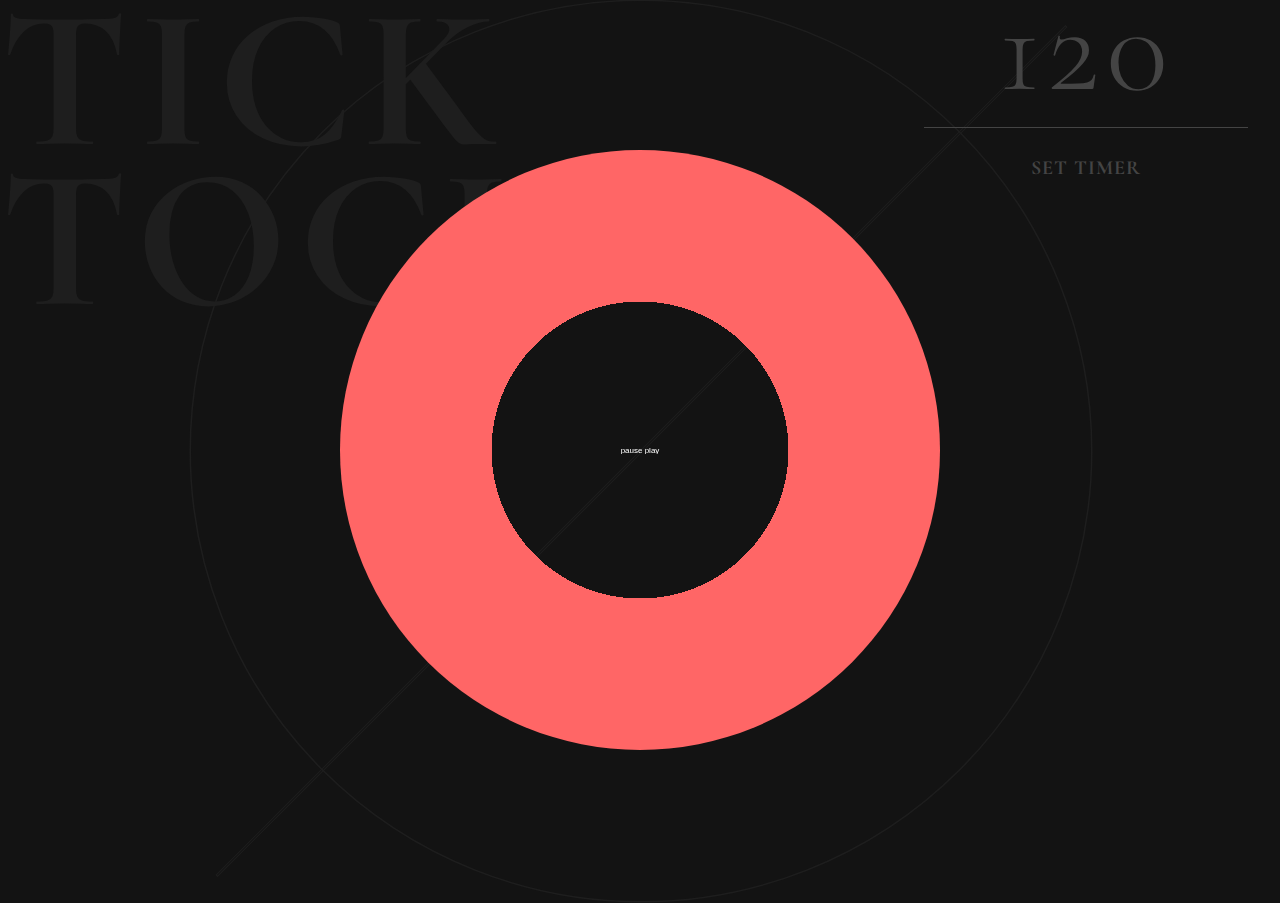
==== index.html @ bf1f8e30 "stuff" ====
<!DOCTYPE html>
<html lang="en" style="height:100%;">
<head>
  <meta charset="UTF-8">
  <meta name="viewport" content="width=device-width, initial-scale=1.0, maximum-scale=1.0, user-scalable=no" />
  <meta name="apple-mobile-web-app-capable" content="yes">
  <meta http-equiv="X-UA-Compatible" content="ie=edge">
  <title>TickTock - A simple visual timer</title>
  <meta name="description" content="A simple visual timer.">

  <link href="https://fonts.googleapis.com/css?family=Cormorant+Garamond" rel="stylesheet">
  <link rel="stylesheet" type="text/css" href="assets/css/theme.css">

</head>
<body class="bg-gray-darker text-white" style="height:100%;">

  <h1 class="text-gray-dark display">Tick <br> Tock</h1>

  <div class="hemisphere-wrap-outer">
  <div class="hemisphere-wrap">
    <div class="hemisphere right-hemisphere"></div>
    <div class="hemisphere left-hemisphere"></div>
  </div>
  <div class="hemisphere-clip text-white pause-play">
      pause play
    </div>
  </div>

  <div class="timer-set text-gray text-right mr-4 mt-n4 h3">
    <input id="timerValue" class="h1 text-center text-gray" type="text" name="fname" maxlength="4">
    <h2 class="my-4 text-center">Set Timer</h2>
  </div>

  <script type="text/javascript" src="assets/js/app.js"></script>
</body>
</html>
---- assets/css/theme.css ----
@import "variables.css";
@import "resets.css";
@import "text.css";
@import "colors.css";
@import "spacers.css";
@import "animations.css";


.btn {
  background-color: var(--color-primary);
  color: white;
}
.btn:hover {
  background-color: var(--color-secondary);
  color: white;
}

.d-block {
  display: block;
}
.d-inline-block {
  display: inline-block;
}


.container {
  max-width: 672px;
  margin: auto;
}
.grid {
  display: block;
  padding: 0 32px;
}
@media(min-width:768px) {
  .grid {
    display: grid;
    padding: 0;
    grid-template-columns: repeat(23, 1fr)
  }
}

.img-fluid {
  max-width: 100%;
  height: auto;
}


.box-shadow-1 {
  box-shadow: 0 13px 18px 0 rgba(0,0,0,0.08), 0 39px 53px 0 rgba(0,0,0,0.22);
}
.box-shadow-2 {
  box-shadow: 0 13px 18px 0 rgba(0,0,0,0.08), 0 39px 53px 0 rgba(0,0,0,0.22);
}






body {
  display: flex;
  align-items: center;
  justify-content: center;
  flex-flow: column;
}
.hemisphere-hero-wrap {
  position: relative;
  width: var(--timer-hero-size);
  height: var(--timer-hero-size);
}
.hemisphere-wrap-outer {
  position: relative;
}
.hemisphere-wrap {
  position: relative;
  width: var(--timer-size);
  height: var(--timer-size);
  -webkit-mask-image: radial-gradient(transparent 35%, black 35%);
}
.hemisphere-wrap-outer:before,
.hemisphere-wrap-outer:after {
  z-index: -1;
}
.hemisphere-wrap-outer:before {
  content: "";
  width: 1px;
  height: 200%;
  position: absolute;
  top: -50%;
  left: 50%;
  border: 1px solid var(--color-gray-dark);
  transform: rotate(45deg);
  transform-origin: center center;
}
.hemisphere-wrap-outer:after {
  content: "";
  width: 100%;
  height: 100%;
  position: absolute;
  top: 0;
  left: 0;
  border: 1px solid var(--color-gray-dark);
  transform: scale(1.5);
  border-radius: 100%;
}
.hemisphere,
.hemisphere-clip {
  width: 100%;
  height: 100%;
  border-radius: 100%;
  position: absolute;
  top: 0;
  left: 0;
}
.hemisphere:after {
    content: "";
    position: absolute;
    left: 0;
    top: 0;
    width: 100%;
    height: 100%;
}
.left-hemisphere {
  -webkit-mask-image: linear-gradient(to left, transparent 50%, black 50%);
 } 
.left-hemisphere:after {
  background-image: linear-gradient(to left, var(--color-gray-dark) 50%, var(--timer-bar-color) 50%, var(--timer-bar-color) 100%);
  animation: left-half var(--timer-duration) linear forwards; 
}
.right-hemisphere {
  -webkit-mask-image: linear-gradient(to right, transparent 50%, black 50%);
}
.right-hemisphere:after {
  background-image: linear-gradient(to right, var(--color-gray-dark) 50%, var(--timer-bar-color) 50%, var(--timer-bar-color) 100%);
  animation: right-half var(--timer-duration) linear forwards;
}
.right-hemisphere-mask {
  background-image: linear-gradient(to left, transparent 50%, red 50%, red 100%);
  animation: none;
}
.hemisphere-hero-wrap .left-hemisphere:after,
.hemisphere-hero-wrap .right-hemisphere:after
{
  animation-duration: var(--timer-hero-duration);
  animation-iteration-count: infinite;
}

@keyframes left-half {
  50% {
    transform: rotate(0deg);
  }
  100% {
    transform: rotate(180deg);
  }
}
@keyframes right-half {
  50%,100% {
    transform: rotate(180deg);
  }
}

.hemisphere-clip {
  transform: scale(.5);
  display: flex;
  align-items: center;
  justify-content: center;
}
.text-holder {
  font-size: 100px;
  text-align: center;
}
.text-holder div {
  font-size: 24px;
  font-weight: bold;
  text-transform: uppercase;
  letter-spacing: .1em;
  color: #888;
}

.timer-set {
  position: absolute;
  top: 0;
  right: 0;
}
input{
  width: 320px;
  color: var(--color-gray);
  vertical-align: middle;
  font-size: 130px !important;
  font-weight: 100;
  background-color: transparent !important;
  border: none;
  border-bottom: 1px solid var(--color-gray);
}
.pause-play {
  cursor: pointer;
  transition: all .2s ease;
}
.pause-play:hover {
  background-color: var(--color-gray-dark);
  box-shadow: 0px 40px 80px rgba(0,0,0,.6);
}
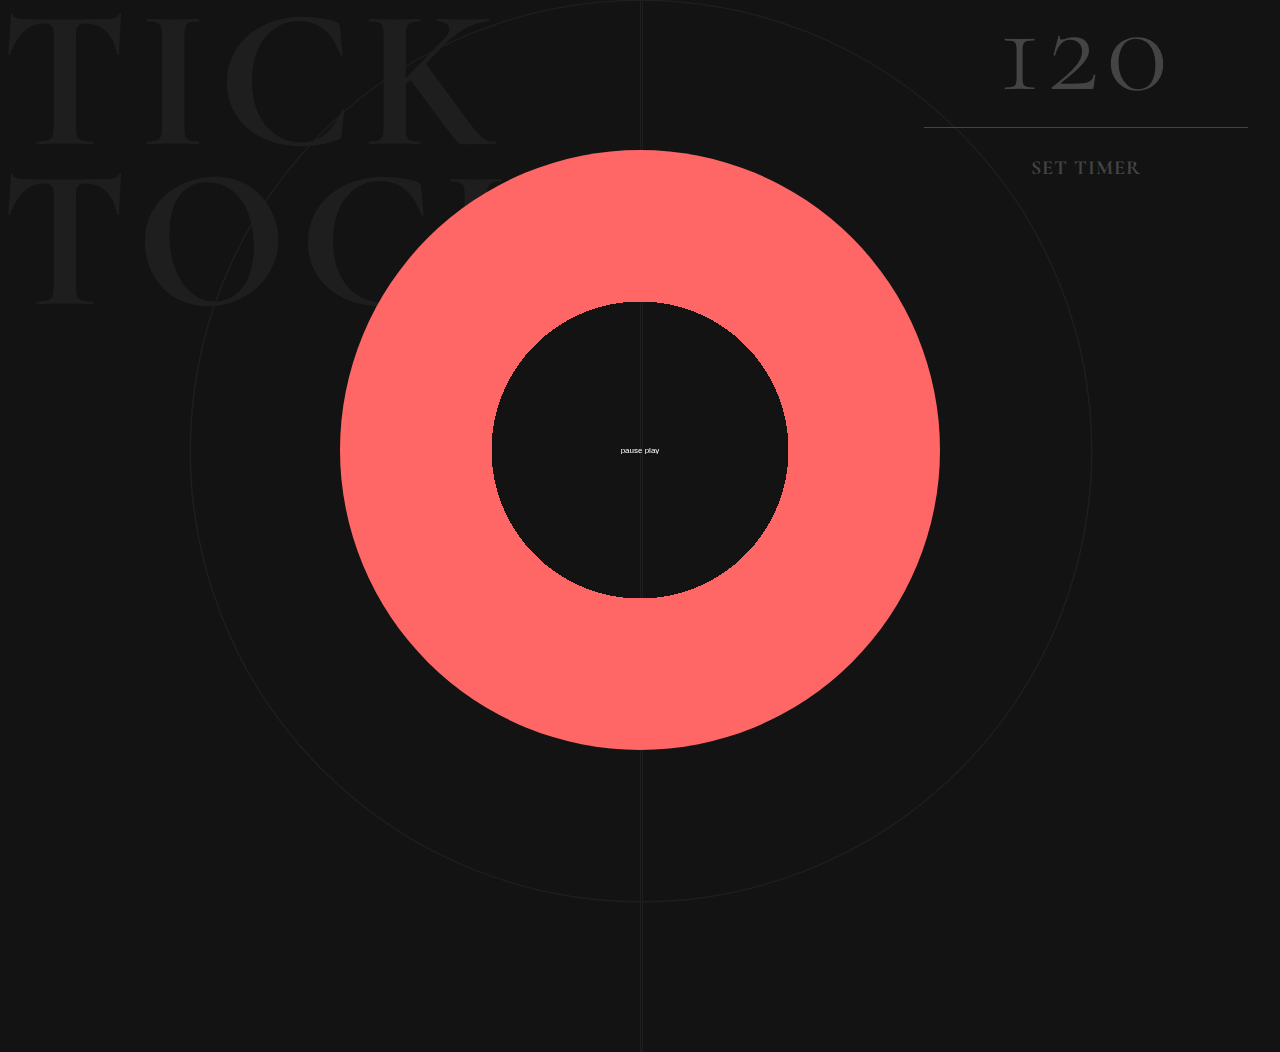
==== commit 86673192: "makes play pause work" ====
--- a/index.html
+++ b/index.html
@@ -17,11 +17,16 @@
   <h1 class="text-gray-dark display">Tick <br> Tock</h1>
 
   <div class="hemisphere-wrap-outer">
-  <div class="hemisphere-wrap">
-    <div class="hemisphere right-hemisphere"></div>
-    <div class="hemisphere left-hemisphere"></div>
-  </div>
-  <div class="hemisphere-clip text-white pause-play">
+    <div class="dash animates"></div>
+    <div class="hemisphere-wrap">
+      <div class="hemisphere right-hemisphere">
+        <div class="hemi-inner animates"></div>
+      </div>
+      <div class="hemisphere left-hemisphere">
+        <div class="hemi-inner animates"></div>
+      </div>
+    </div>
+    <div id="pause-play" class="hemisphere-clip text-white pause-play">
       pause play
     </div>
   </div>
--- a/assets/css/theme.css
+++ b/assets/css/theme.css
@@ -81,7 +81,7 @@
 .hemisphere-wrap-outer:after {
   z-index: -1;
 }
-.hemisphere-wrap-outer:before {
+.hemisphere-wrap-outer .dash {
   content: "";
   width: 1px;
   height: 200%;
@@ -89,7 +89,7 @@
   top: -50%;
   left: 50%;
   border: 1px solid var(--color-gray-dark);
-  transform: rotate(45deg);
+  animation: dash var(--timer-duration) linear forwards; 
   transform-origin: center center;
 }
 .hemisphere-wrap-outer:after {
@@ -112,7 +112,7 @@
   top: 0;
   left: 0;
 }
-.hemisphere:after {
+.hemisphere .hemi-inner {
     content: "";
     position: absolute;
     left: 0;
@@ -123,14 +123,14 @@
 .left-hemisphere {
   -webkit-mask-image: linear-gradient(to left, transparent 50%, black 50%);
  } 
-.left-hemisphere:after {
+.left-hemisphere .hemi-inner {
   background-image: linear-gradient(to left, var(--color-gray-dark) 50%, var(--timer-bar-color) 50%, var(--timer-bar-color) 100%);
   animation: left-half var(--timer-duration) linear forwards; 
 }
 .right-hemisphere {
   -webkit-mask-image: linear-gradient(to right, transparent 50%, black 50%);
 }
-.right-hemisphere:after {
+.right-hemisphere .hemi-inner {
   background-image: linear-gradient(to right, var(--color-gray-dark) 50%, var(--timer-bar-color) 50%, var(--timer-bar-color) 100%);
   animation: right-half var(--timer-duration) linear forwards;
 }
@@ -156,6 +156,11 @@
 @keyframes right-half {
   50%,100% {
     transform: rotate(180deg);
+  }
+}
+@keyframes dash {
+  100% {
+    transform: rotate(360deg);
   }
 }
 
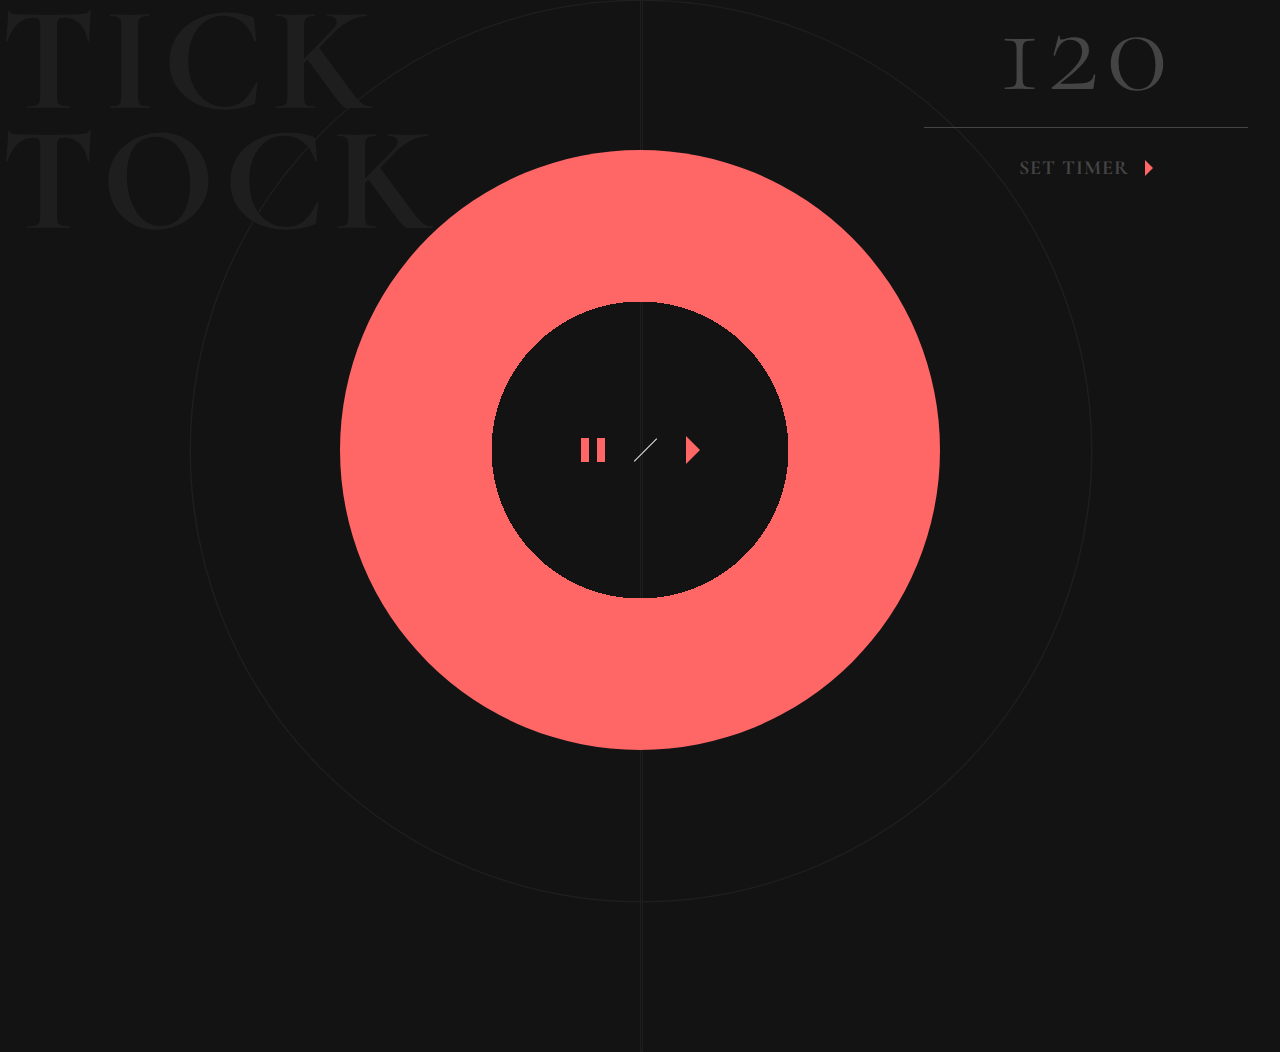
==== commit 3a3c7cb5: "styles pause play" ====
--- a/index.html
+++ b/index.html
@@ -26,14 +26,25 @@
         <div class="hemi-inner animates"></div>
       </div>
     </div>
-    <div id="pause-play" class="hemisphere-clip text-white pause-play">
-      pause play
+    <div id="pause-play" class="hemisphere-clip text-white pause-play"
+      style="display: flex;justify-content: center;align-items: center;" 
+    >
+      <div class="pause"></div>
+      <div class="pause-play-divider"></div>
+      <div class="play">
+        <div class="arrow-right"></div>
+      </div>
     </div>
   </div>
 
   <div class="timer-set text-gray text-right mr-4 mt-n4 h3">
     <input id="timerValue" class="h1 text-center text-gray" type="text" name="fname" maxlength="4">
-    <h2 class="my-4 text-center">Set Timer</h2>
+    <h2 id="timer-start" class="my-4 text-center start-timer" 
+      style="display: flex; justify-content: center; align-items: center;"
+    >
+      Set Timer
+      <div class="arrow-right ml-3"></div>
+    </h2>
   </div>
 
   <script type="text/javascript" src="assets/js/app.js"></script>
--- a/assets/css/theme.css
+++ b/assets/css/theme.css
@@ -89,8 +89,10 @@
   top: -50%;
   left: 50%;
   border: 1px solid var(--color-gray-dark);
+  transform-origin: center center;
+}
+.hemisphere-wrap-outer .dash.animates {
   animation: dash var(--timer-duration) linear forwards; 
-  transform-origin: center center;
 }
 .hemisphere-wrap-outer:after {
   content: "";
@@ -111,6 +113,17 @@
   position: absolute;
   top: 0;
   left: 0;
+}
+.hemisphere-clip {
+  display: flex;
+  align-items: center;
+  justify-content: center;
+  width: 50%;
+  height: 50%;
+  position: absolute;
+  top: 50%;
+  left: 50%;
+  transform: translate(-50%,-50%);
 }
 .hemisphere .hemi-inner {
     content: "";
@@ -125,6 +138,8 @@
  } 
 .left-hemisphere .hemi-inner {
   background-image: linear-gradient(to left, var(--color-gray-dark) 50%, var(--timer-bar-color) 50%, var(--timer-bar-color) 100%);
+}
+.left-hemisphere .hemi-inner.animates {
   animation: left-half var(--timer-duration) linear forwards; 
 }
 .right-hemisphere {
@@ -132,6 +147,8 @@
 }
 .right-hemisphere .hemi-inner {
   background-image: linear-gradient(to right, var(--color-gray-dark) 50%, var(--timer-bar-color) 50%, var(--timer-bar-color) 100%);
+}
+.right-hemisphere .hemi-inner.animates {
   animation: right-half var(--timer-duration) linear forwards;
 }
 .right-hemisphere-mask {
@@ -162,13 +179,6 @@
   100% {
     transform: rotate(360deg);
   }
-}
-
-.hemisphere-clip {
-  transform: scale(.5);
-  display: flex;
-  align-items: center;
-  justify-content: center;
 }
 .text-holder {
   font-size: 100px;
@@ -204,4 +214,47 @@
 .pause-play:hover {
   background-color: var(--color-gray-dark);
   box-shadow: 0px 40px 80px rgba(0,0,0,.6);
+}
+
+.start-timer {
+  cursor: pointer;
+}
+
+.arrow-right {
+  width: 0; 
+  height: 0; 
+  display: inline-block;
+  border-top: 8px solid transparent;
+  border-bottom: 8px solid transparent;
+  
+  border-left: 8px solid var(--timer-bar-color);
+}
+.pause,
+.pause-play-divider,
+.play {
+  display: flex;
+  align-items: center;
+}
+.pause:before,
+.pause:after {
+  content: "";
+  width: 8px;
+  height: 24px;
+  display: inline-block;
+  background-color: var(--timer-bar-color);
+}
+.pause:before {
+  margin-right: 8px;
+}
+.pause-play-divider {
+  width: 1px;
+  height: 32px;
+  transform: rotate(45deg);
+  transform-origin: center center;
+  display: inline-block;
+  background-color: var(--color-gray-light);
+  margin: 0 40px;
+}
+.play .arrow-right {
+  border-width: 14px;
 }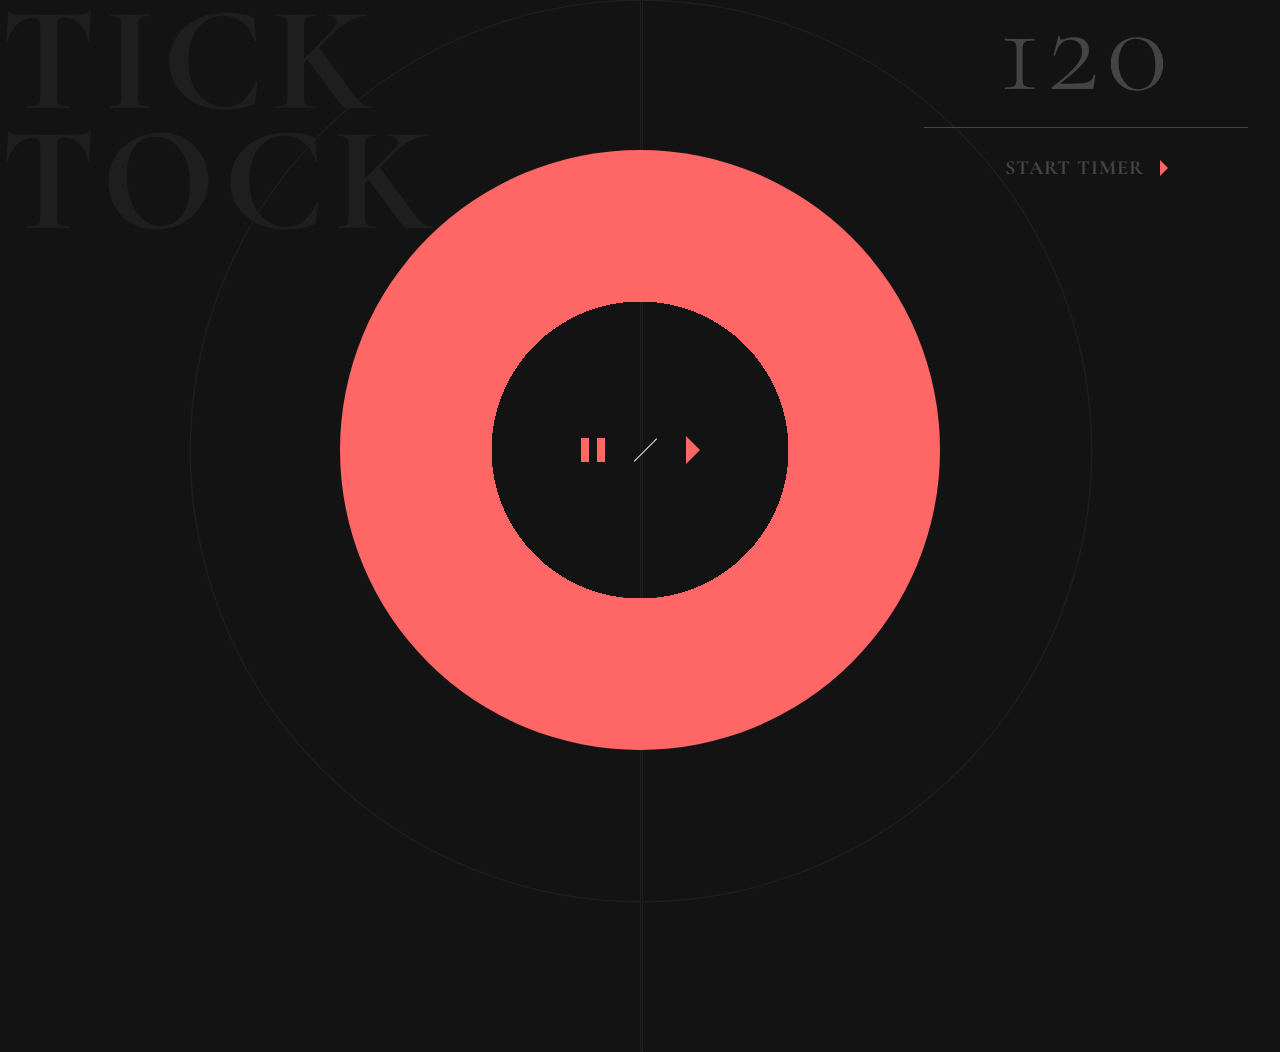
==== commit a4950165: "changes set timer to start timer" ====
--- a/index.html
+++ b/index.html
@@ -42,7 +42,7 @@
     <h2 id="timer-start" class="my-4 text-center start-timer" 
       style="display: flex; justify-content: center; align-items: center;"
     >
-      Set Timer
+      Start Timer
       <div class="arrow-right ml-3"></div>
     </h2>
   </div>
--- a/assets/css/theme.css
+++ b/assets/css/theme.css
@@ -257,4 +257,7 @@
 }
 .play .arrow-right {
   border-width: 14px;
+}
+#timerValue:focus {
+  outline: none;
 }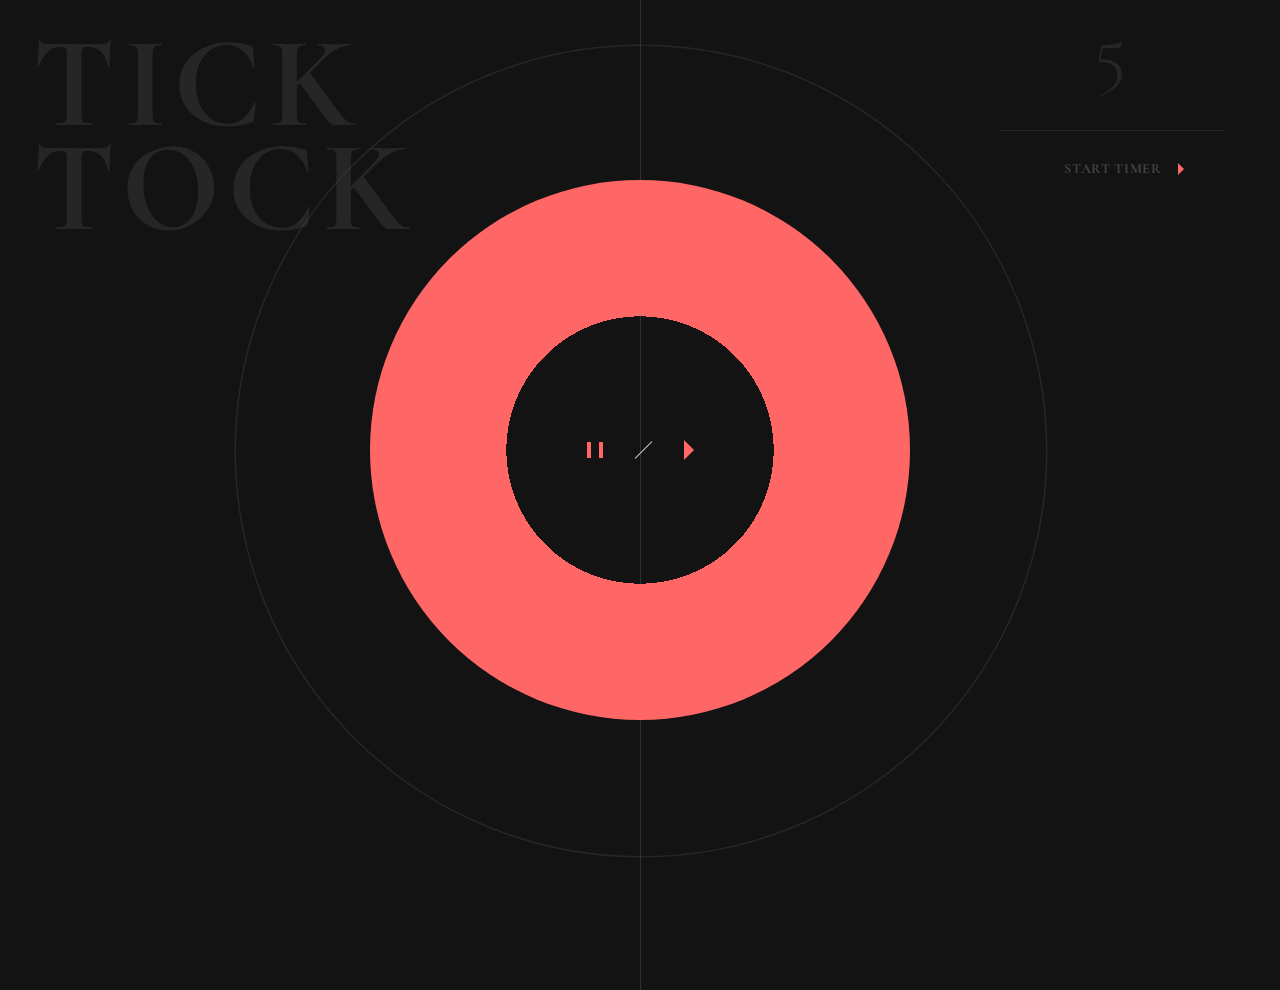
==== commit 37df5470: "setup for dribbble" ====
--- a/index.html
+++ b/index.html
@@ -14,7 +14,7 @@
 </head>
 <body class="bg-gray-darker text-white" style="height:100%;">
 
-  <h1 class="text-gray-dark display">Tick <br> Tock</h1>
+  <h1 class="mt-4 ml-4 text-gray display">Tick <br> Tock</h1>
 
   <div class="hemisphere-wrap-outer">
     <div class="dash animates"></div>
--- a/assets/css/theme.css
+++ b/assets/css/theme.css
@@ -88,8 +88,9 @@
   position: absolute;
   top: -50%;
   left: 50%;
-  border: 1px solid var(--color-gray-dark);
+  background-color: var(--color-gray);
   transform-origin: center center;
+  opacity: .6;
 }
 .hemisphere-wrap-outer .dash.animates {
   animation: dash var(--timer-duration) linear forwards; 
@@ -101,7 +102,8 @@
   position: absolute;
   top: 0;
   left: 0;
-  border: 1px solid var(--color-gray-dark);
+  border: 1px solid var(--color-gray);
+  opacity: .4;
   transform: scale(1.5);
   border-radius: 100%;
 }
@@ -198,10 +200,12 @@
   right: 0;
 }
 input{
-  width: 320px;
+  margin-right: 24px;
+  width: 220px;
+  height: 160px;
   color: var(--color-gray);
   vertical-align: middle;
-  font-size: 130px !important;
+  font-size: 80px !important;
   font-weight: 100;
   background-color: transparent !important;
   border: none;
@@ -224,10 +228,10 @@
   width: 0; 
   height: 0; 
   display: inline-block;
-  border-top: 8px solid transparent;
-  border-bottom: 8px solid transparent;
+  border-top: 6px solid transparent;
+  border-bottom: 6px solid transparent;
   
-  border-left: 8px solid var(--timer-bar-color);
+  border-left: 6px solid var(--timer-bar-color);
 }
 .pause,
 .pause-play-divider,
@@ -238,8 +242,8 @@
 .pause:before,
 .pause:after {
   content: "";
-  width: 8px;
-  height: 24px;
+  width: 4px;
+  height: 16px;
   display: inline-block;
   background-color: var(--timer-bar-color);
 }
@@ -248,7 +252,7 @@
 }
 .pause-play-divider {
   width: 1px;
-  height: 32px;
+  height: 24px;
   transform: rotate(45deg);
   transform-origin: center center;
   display: inline-block;
@@ -256,7 +260,7 @@
   margin: 0 40px;
 }
 .play .arrow-right {
-  border-width: 14px;
+  border-width: 10px;
 }
 #timerValue:focus {
   outline: none;
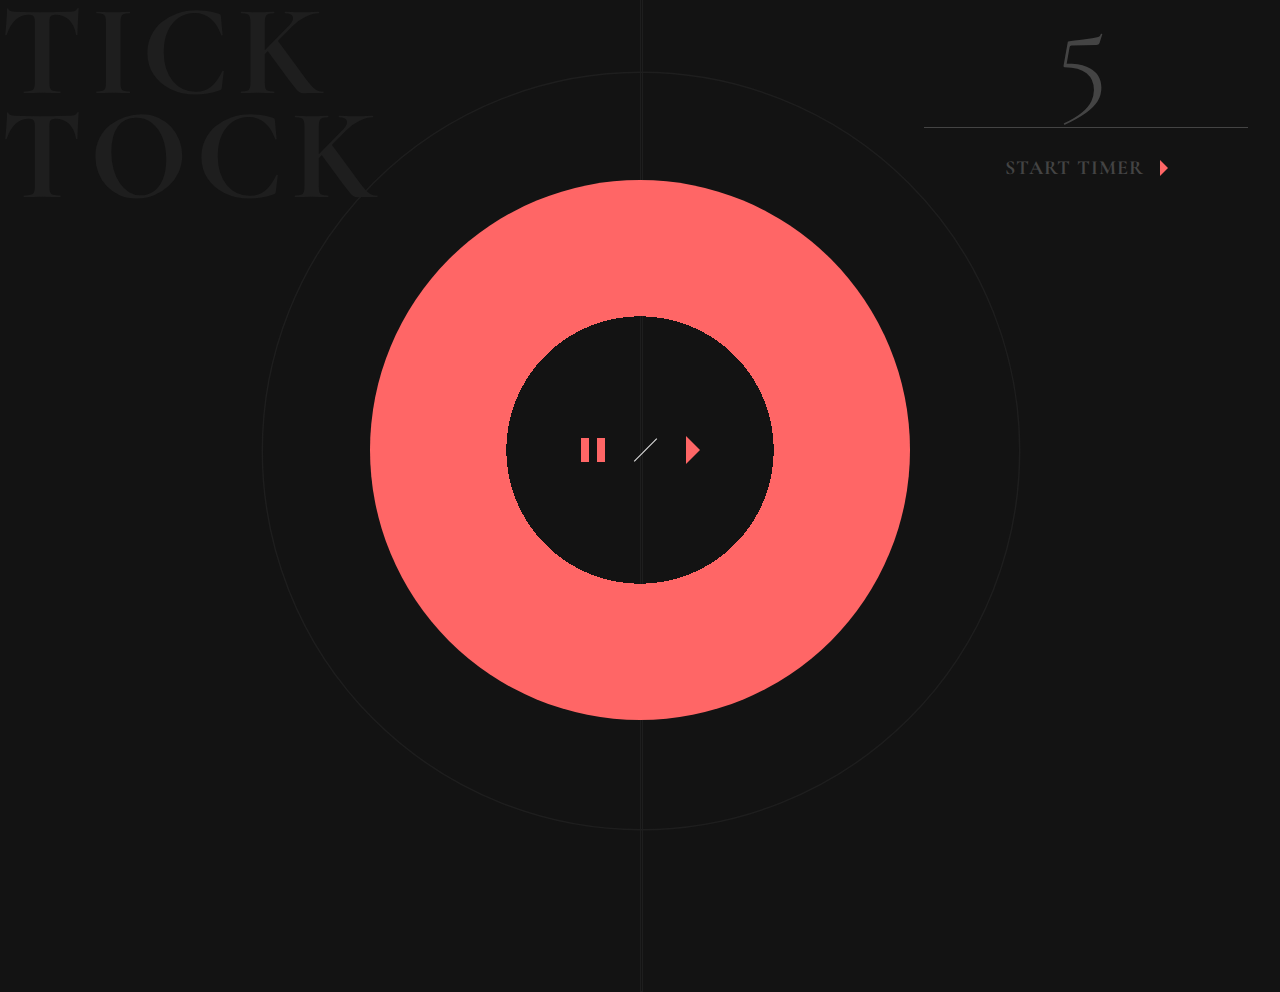
==== commit dc2d4fd6: "better mobile layout for time set" ====
--- a/index.html
+++ b/index.html
@@ -14,7 +14,7 @@
 </head>
 <body class="bg-gray-darker text-white" style="height:100%;">
 
-  <h1 class="mt-4 ml-4 text-gray display">Tick <br> Tock</h1>
+  <h1 class="text-gray-dark display">Tick <br> Tock</h1>
 
   <div class="hemisphere-wrap-outer">
     <div class="dash animates"></div>
@@ -37,7 +37,7 @@
     </div>
   </div>
 
-  <div class="timer-set text-gray text-right mr-4 mt-n4 h3">
+  <div class="timer-set text-gray text-right mr-sm-4 mt-3 mt-sm-n4 h3">
     <input id="timerValue" class="h1 text-center text-gray" type="text" name="fname" maxlength="4">
     <h2 id="timer-start" class="my-4 text-center start-timer" 
       style="display: flex; justify-content: center; align-items: center;"
--- a/assets/css/theme.css
+++ b/assets/css/theme.css
@@ -62,6 +62,7 @@
   align-items: center;
   justify-content: center;
   flex-flow: column;
+  overflow-x: hidden;
 }
 .hemisphere-hero-wrap {
   position: relative;
@@ -73,9 +74,15 @@
 }
 .hemisphere-wrap {
   position: relative;
-  width: var(--timer-size);
-  height: var(--timer-size);
-  -webkit-mask-image: radial-gradient(transparent 35%, black 35%);
+  width: 90vw;
+  height: 90vw;
+  -webkit-mask-image: radial-gradient(transparent 35%, black 35%); 
+}
+@media (min-width:768px) {
+  .hemisphere-wrap {
+    width: var(--timer-size);
+    height: var(--timer-size);
+  }
 }
 .hemisphere-wrap-outer:before,
 .hemisphere-wrap-outer:after {
@@ -88,9 +95,8 @@
   position: absolute;
   top: -50%;
   left: 50%;
-  background-color: var(--color-gray);
+  border: 1px solid var(--color-gray-dark);
   transform-origin: center center;
-  opacity: .6;
 }
 .hemisphere-wrap-outer .dash.animates {
   animation: dash var(--timer-duration) linear forwards; 
@@ -102,10 +108,15 @@
   position: absolute;
   top: 0;
   left: 0;
-  border: 1px solid var(--color-gray);
-  opacity: .4;
-  transform: scale(1.5);
+  border: 1px solid var(--color-gray-dark);
+  transform: scale(1.4);
   border-radius: 100%;
+  display: none;
+}
+@media(min-width:768px) {
+  .hemisphere-wrap-outer:after {
+    display: block;
+  }
 }
 .hemisphere,
 .hemisphere-clip {
@@ -195,14 +206,12 @@
 }
 
 .timer-set {
-  position: absolute;
+  position: relative;
   top: 0;
   right: 0;
 }
 input{
-  margin-right: 24px;
-  width: 220px;
-  height: 160px;
+  width: 320px;
   color: var(--color-gray);
   vertical-align: middle;
   font-size: 80px !important;
@@ -211,6 +220,14 @@
   border: none;
   border-bottom: 1px solid var(--color-gray);
 }
+@media(min-width:768px) {
+  .timer-set {
+    position: absolute;
+  }
+  input{
+    font-size: 130px !important;
+  }
+}
 .pause-play {
   cursor: pointer;
   transition: all .2s ease;
@@ -228,10 +245,10 @@
   width: 0; 
   height: 0; 
   display: inline-block;
-  border-top: 6px solid transparent;
-  border-bottom: 6px solid transparent;
+  border-top: 8px solid transparent;
+  border-bottom: 8px solid transparent;
   
-  border-left: 6px solid var(--timer-bar-color);
+  border-left: 8px solid var(--timer-bar-color);
 }
 .pause,
 .pause-play-divider,
@@ -242,8 +259,8 @@
 .pause:before,
 .pause:after {
   content: "";
-  width: 4px;
-  height: 16px;
+  width: 8px;
+  height: 24px;
   display: inline-block;
   background-color: var(--timer-bar-color);
 }
@@ -252,7 +269,7 @@
 }
 .pause-play-divider {
   width: 1px;
-  height: 24px;
+  height: 32px;
   transform: rotate(45deg);
   transform-origin: center center;
   display: inline-block;
@@ -260,7 +277,7 @@
   margin: 0 40px;
 }
 .play .arrow-right {
-  border-width: 10px;
+  border-width: 14px;
 }
 #timerValue:focus {
   outline: none;
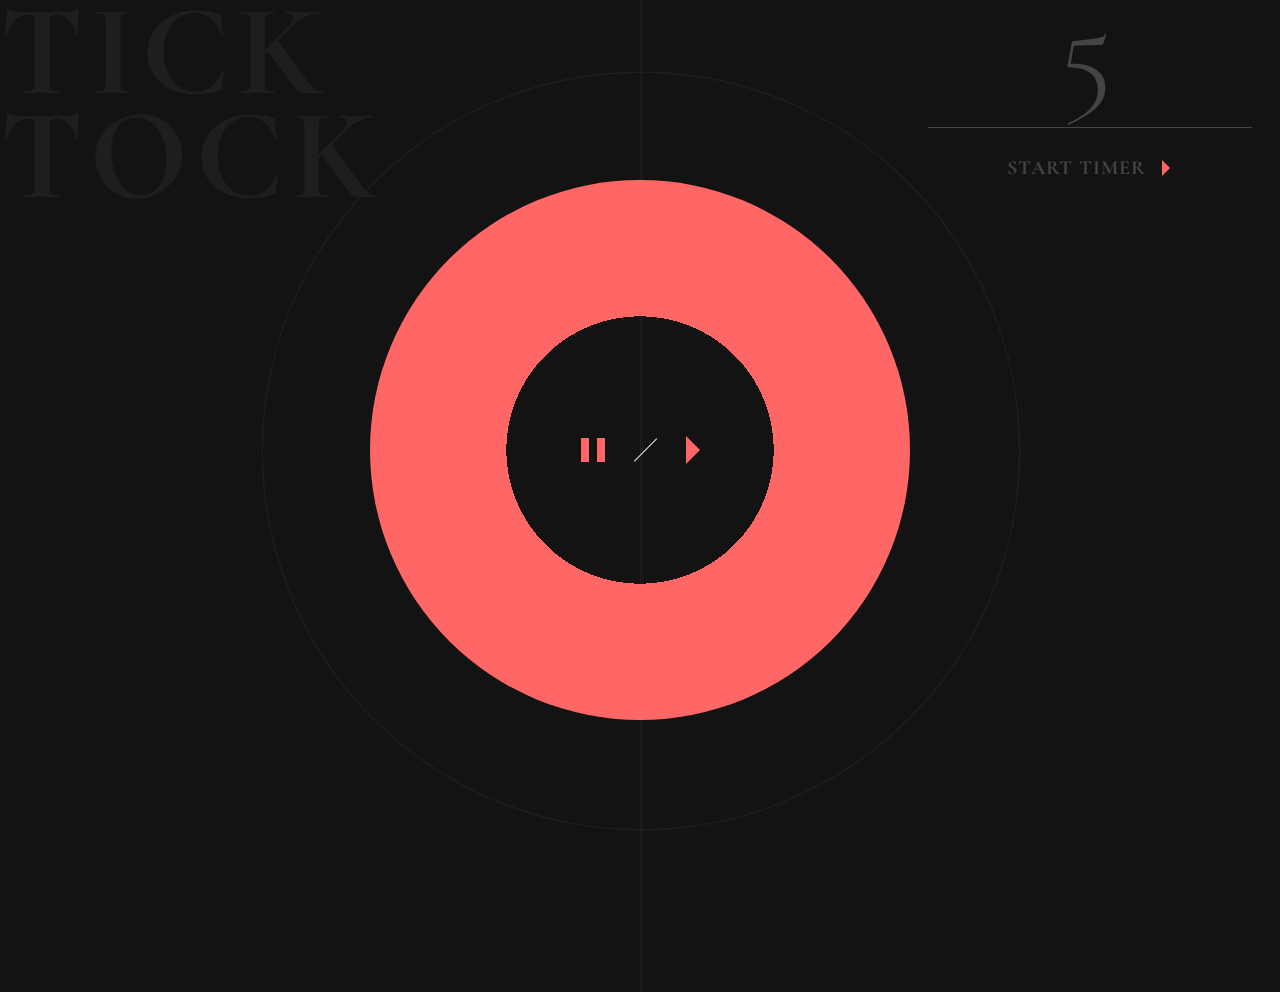
==== commit 319ea21e: "stuff" ====
--- a/index.html
+++ b/index.html
@@ -1,5 +1,5 @@
 <!DOCTYPE html>
-<html lang="en" style="height:100%;">
+<html lang="en">
 <head>
   <meta charset="UTF-8">
   <meta name="viewport" content="width=device-width, initial-scale=1.0, maximum-scale=1.0, user-scalable=no" />
@@ -12,11 +12,11 @@
   <link rel="stylesheet" type="text/css" href="assets/css/theme.css">
 
 </head>
-<body class="bg-gray-darker text-white" style="height:100%;">
+<body class="bg-gray-darker text-white">
 
   <h1 class="text-gray-dark display">Tick <br> Tock</h1>
 
-  <div class="hemisphere-wrap-outer">
+  <div class="hemisphere-wrap-outer mt-4 mt-sm-0">
     <div class="dash animates"></div>
     <div class="hemisphere-wrap">
       <div class="hemisphere right-hemisphere">
@@ -37,7 +37,7 @@
     </div>
   </div>
 
-  <div class="timer-set text-gray text-right mr-sm-4 mt-3 mt-sm-n4 h3">
+  <div class="timer-set text-gray text-right mr-sm-4 mt-sm-n4 h3">
     <input id="timerValue" class="h1 text-center text-gray" type="text" name="fname" maxlength="4">
     <h2 id="timer-start" class="my-4 text-center start-timer" 
       style="display: flex; justify-content: center; align-items: center;"
--- a/assets/css/theme.css
+++ b/assets/css/theme.css
@@ -64,6 +64,12 @@
   flex-flow: column;
   overflow-x: hidden;
 }
+@media(min-width:768px){
+  body{
+    height: 100vh;
+    overflow: hidden;
+  }
+}
 .hemisphere-hero-wrap {
   position: relative;
   width: var(--timer-hero-size);
@@ -74,8 +80,8 @@
 }
 .hemisphere-wrap {
   position: relative;
-  width: 90vw;
-  height: 90vw;
+  width: 80vw;
+  height: 80vw;
   -webkit-mask-image: radial-gradient(transparent 35%, black 35%); 
 }
 @media (min-width:768px) {
@@ -205,13 +211,8 @@
   color: #888;
 }
 
-.timer-set {
-  position: relative;
-  top: 0;
-  right: 0;
-}
 input{
-  width: 320px;
+  width: 100%;
   color: var(--color-gray);
   vertical-align: middle;
   font-size: 80px !important;
@@ -223,6 +224,9 @@
 @media(min-width:768px) {
   .timer-set {
     position: absolute;
+    top: 0;
+    right: 0;
+    width: 320px;
   }
   input{
     font-size: 130px !important;
